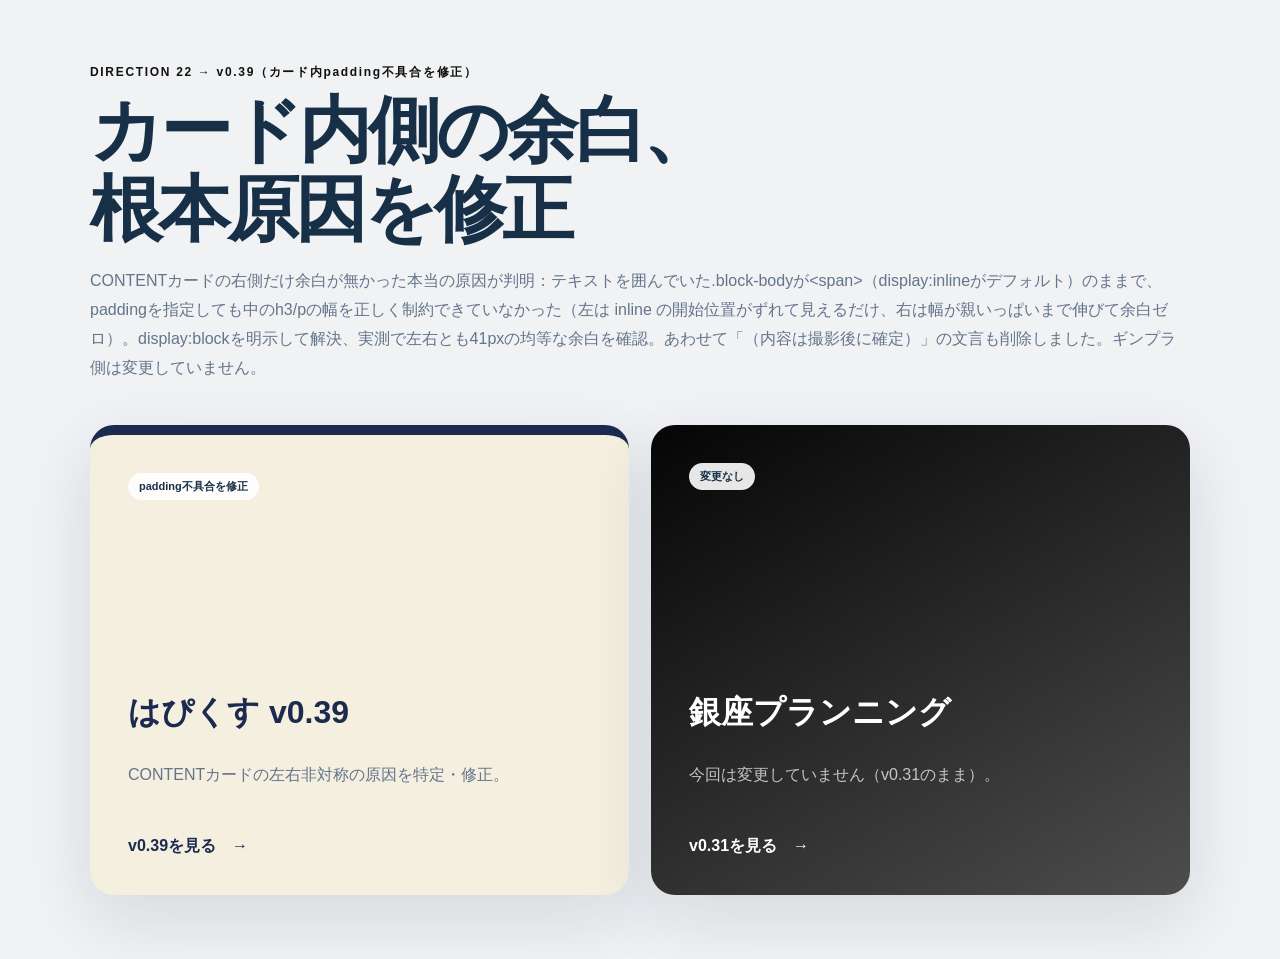
==== index.html @ fb44b1f7 "LP preview: はぴくす v0.39 / ギンプラ v0.31（社内確認用・未公開草案） Co-Authored-By: Claude Sonnet 5 <noreply@anthropic." ====
<!doctype html>
<html lang="ja">
<head>
  <meta charset="utf-8">
  <meta name="viewport" content="width=device-width,initial-scale=1">
  <meta name="robots" content="noindex,nofollow">
  <title>LP案2｜v0.39（カード内padding不具合を修正）</title>
  <style>
    *{box-sizing:border-box}body{margin:0;background:#f0f2f4;color:#173047;font-family:"Hiragino Sans","Yu Gothic",sans-serif}.wrap{width:min(1100px,calc(100% - 36px));margin:auto;padding:64px 0}.label{font-size:12px;font-weight:800;letter-spacing:.14em;color:#111}h1{font-size:clamp(38px,7vw,72px);line-height:1.1;letter-spacing:-.05em;margin:10px 0 18px}p{color:#64748b;line-height:1.8}.grid{display:grid;grid-template-columns:1fr 1fr;gap:22px;margin-top:42px}.card{display:flex;flex-direction:column;min-height:470px;padding:38px;border-radius:24px;text-decoration:none;box-shadow:0 24px 70px rgba(18,43,64,.12);transition:.2s}.card:hover{transform:translateY(-4px)}.card h2{font-size:32px;margin:auto 0 10px}.card strong{margin-top:30px}.old{color:#1b2a4e;background:#f5efe0;border-top:10px solid #1b2a4e}.mono{color:#fff;background:linear-gradient(150deg,#050505,#4d4d4d)}.mono p{color:rgba(255,255,255,.72)}.tag{display:inline-flex;align-self:flex-start;padding:6px 11px;border-radius:99px;background:rgba(255,255,255,.9);color:#173047;font-size:11px;font-weight:800}@media(max-width:720px){.grid{grid-template-columns:1fr}.card{min-height:390px}}
  </style>
</head>
<body><main class="wrap"><div class="label">DIRECTION 22 → v0.39（カード内padding不具合を修正）</div><h1>カード内側の余白、<br>根本原因を修正</h1><p>CONTENTカードの右側だけ余白が無かった本当の原因が判明：テキストを囲んでいた.block-bodyが&lt;span&gt;（display:inlineがデフォルト）のままで、paddingを指定しても中のh3/pの幅を正しく制約できていなかった（左は inline の開始位置がずれて見えるだけ、右は幅が親いっぱいまで伸びて余白ゼロ）。display:blockを明示して解決、実測で左右とも41pxの均等な余白を確認。あわせて「（内容は撮影後に確定）」の文言も削除しました。ギンプラ側は変更していません。</p><div class="grid">
  <a class="card old" href="hapix-v0.39.html"><span class="tag">padding不具合を修正</span><h2>はぴくす v0.39</h2><p>CONTENTカードの左右非対称の原因を特定・修正。</p><strong>v0.39を見る　→</strong></a>
  <a class="card mono" href="ginpla-v0.31.html"><span class="tag">変更なし</span><h2>銀座プランニング</h2><p>今回は変更していません（v0.31のまま）。</p><strong>v0.31を見る　→</strong></a>
</div></main></body>
</html>
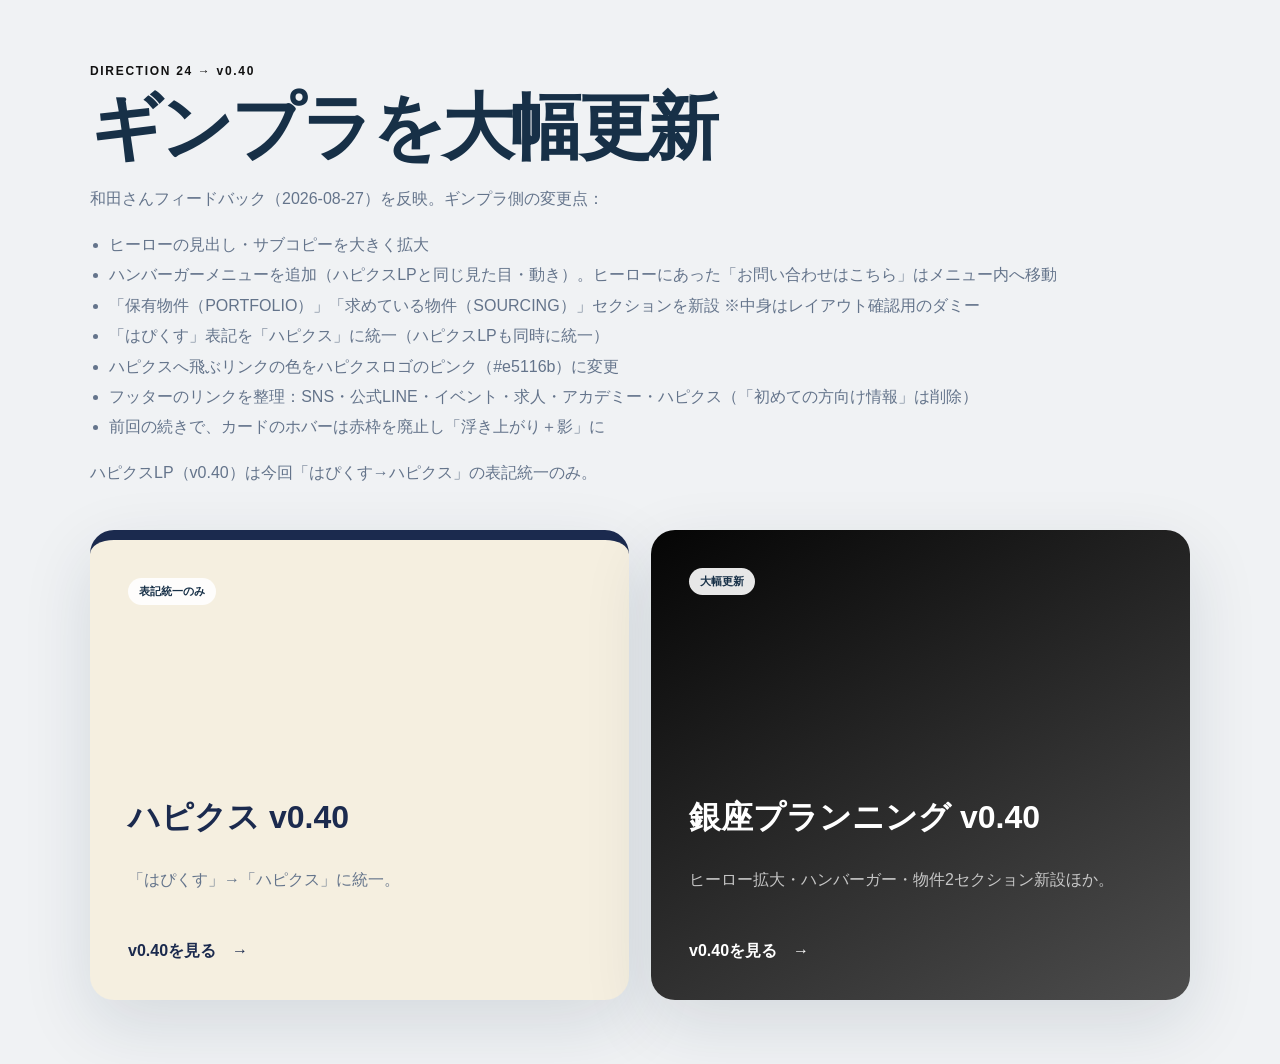
==== commit 8c9e0900: "v0.40: ギンプラ大幅更新（ヒーロー拡大・ハンバーガー・物件2セクション新設・ハピクス表記統一・フッター整理）／ハピクス表記統一。安定ファイル名(hapix.html/ginpla.html)へ移" ====
--- a/index.html
+++ b/index.html
@@ -4,13 +4,23 @@
   <meta charset="utf-8">
   <meta name="viewport" content="width=device-width,initial-scale=1">
   <meta name="robots" content="noindex,nofollow">
-  <title>LP案2｜v0.39（カード内padding不具合を修正）</title>
+  <title>LP案2｜v0.40（ギンプラ大幅更新／ハピクス表記統一）</title>
   <style>
-    *{box-sizing:border-box}body{margin:0;background:#f0f2f4;color:#173047;font-family:"Hiragino Sans","Yu Gothic",sans-serif}.wrap{width:min(1100px,calc(100% - 36px));margin:auto;padding:64px 0}.label{font-size:12px;font-weight:800;letter-spacing:.14em;color:#111}h1{font-size:clamp(38px,7vw,72px);line-height:1.1;letter-spacing:-.05em;margin:10px 0 18px}p{color:#64748b;line-height:1.8}.grid{display:grid;grid-template-columns:1fr 1fr;gap:22px;margin-top:42px}.card{display:flex;flex-direction:column;min-height:470px;padding:38px;border-radius:24px;text-decoration:none;box-shadow:0 24px 70px rgba(18,43,64,.12);transition:.2s}.card:hover{transform:translateY(-4px)}.card h2{font-size:32px;margin:auto 0 10px}.card strong{margin-top:30px}.old{color:#1b2a4e;background:#f5efe0;border-top:10px solid #1b2a4e}.mono{color:#fff;background:linear-gradient(150deg,#050505,#4d4d4d)}.mono p{color:rgba(255,255,255,.72)}.tag{display:inline-flex;align-self:flex-start;padding:6px 11px;border-radius:99px;background:rgba(255,255,255,.9);color:#173047;font-size:11px;font-weight:800}@media(max-width:720px){.grid{grid-template-columns:1fr}.card{min-height:390px}}
+    *{box-sizing:border-box}body{margin:0;background:#f0f2f4;color:#173047;font-family:"Hiragino Sans","Yu Gothic",sans-serif}.wrap{width:min(1100px,calc(100% - 36px));margin:auto;padding:64px 0}.label{font-size:12px;font-weight:800;letter-spacing:.14em;color:#111}h1{font-size:clamp(38px,7vw,72px);line-height:1.1;letter-spacing:-.05em;margin:10px 0 18px}p{color:#64748b;line-height:1.8}ul{color:#64748b;line-height:1.9;padding-left:1.2em}.grid{display:grid;grid-template-columns:1fr 1fr;gap:22px;margin-top:42px}.card{display:flex;flex-direction:column;min-height:470px;padding:38px;border-radius:24px;text-decoration:none;box-shadow:0 24px 70px rgba(18,43,64,.12);transition:.2s}.card:hover{transform:translateY(-4px)}.card h2{font-size:32px;margin:auto 0 10px}.card strong{margin-top:30px}.old{color:#1b2a4e;background:#f5efe0;border-top:10px solid #1b2a4e}.mono{color:#fff;background:linear-gradient(150deg,#050505,#4d4d4d)}.mono p{color:rgba(255,255,255,.72)}.tag{display:inline-flex;align-self:flex-start;padding:6px 11px;border-radius:99px;background:rgba(255,255,255,.9);color:#173047;font-size:11px;font-weight:800}@media(max-width:720px){.grid{grid-template-columns:1fr}.card{min-height:390px}}
   </style>
 </head>
-<body><main class="wrap"><div class="label">DIRECTION 22 → v0.39（カード内padding不具合を修正）</div><h1>カード内側の余白、<br>根本原因を修正</h1><p>CONTENTカードの右側だけ余白が無かった本当の原因が判明：テキストを囲んでいた.block-bodyが&lt;span&gt;（display:inlineがデフォルト）のままで、paddingを指定しても中のh3/pの幅を正しく制約できていなかった（左は inline の開始位置がずれて見えるだけ、右は幅が親いっぱいまで伸びて余白ゼロ）。display:blockを明示して解決、実測で左右とも41pxの均等な余白を確認。あわせて「（内容は撮影後に確定）」の文言も削除しました。ギンプラ側は変更していません。</p><div class="grid">
-  <a class="card old" href="hapix-v0.39.html"><span class="tag">padding不具合を修正</span><h2>はぴくす v0.39</h2><p>CONTENTカードの左右非対称の原因を特定・修正。</p><strong>v0.39を見る　→</strong></a>
-  <a class="card mono" href="ginpla-v0.31.html"><span class="tag">変更なし</span><h2>銀座プランニング</h2><p>今回は変更していません（v0.31のまま）。</p><strong>v0.31を見る　→</strong></a>
+<body><main class="wrap"><div class="label">DIRECTION 24 → v0.40</div><h1>ギンプラを大幅更新</h1><p>和田さんフィードバック（2026-08-27）を反映。ギンプラ側の変更点：</p>
+<ul>
+  <li>ヒーローの見出し・サブコピーを大きく拡大</li>
+  <li>ハンバーガーメニューを追加（ハピクスLPと同じ見た目・動き）。ヒーローにあった「お問い合わせはこちら」はメニュー内へ移動</li>
+  <li>「保有物件（PORTFOLIO）」「求めている物件（SOURCING）」セクションを新設 ※中身はレイアウト確認用のダミー</li>
+  <li>「はぴくす」表記を「ハピクス」に統一（ハピクスLPも同時に統一）</li>
+  <li>ハピクスへ飛ぶリンクの色をハピクスロゴのピンク（#e5116b）に変更</li>
+  <li>フッターのリンクを整理：SNS・公式LINE・イベント・求人・アカデミー・ハピクス（「初めての方向け情報」は削除）</li>
+  <li>前回の続きで、カードのホバーは赤枠を廃止し「浮き上がり＋影」に</li>
+</ul>
+<p>ハピクスLP（v0.40）は今回「はぴくす→ハピクス」の表記統一のみ。</p><div class="grid">
+  <a class="card old" href="hapix.html"><span class="tag">表記統一のみ</span><h2>ハピクス v0.40</h2><p>「はぴくす」→「ハピクス」に統一。</p><strong>v0.40を見る　→</strong></a>
+  <a class="card mono" href="ginpla.html"><span class="tag">大幅更新</span><h2>銀座プランニング v0.40</h2><p>ヒーロー拡大・ハンバーガー・物件2セクション新設ほか。</p><strong>v0.40を見る　→</strong></a>
 </div></main></body>
 </html>
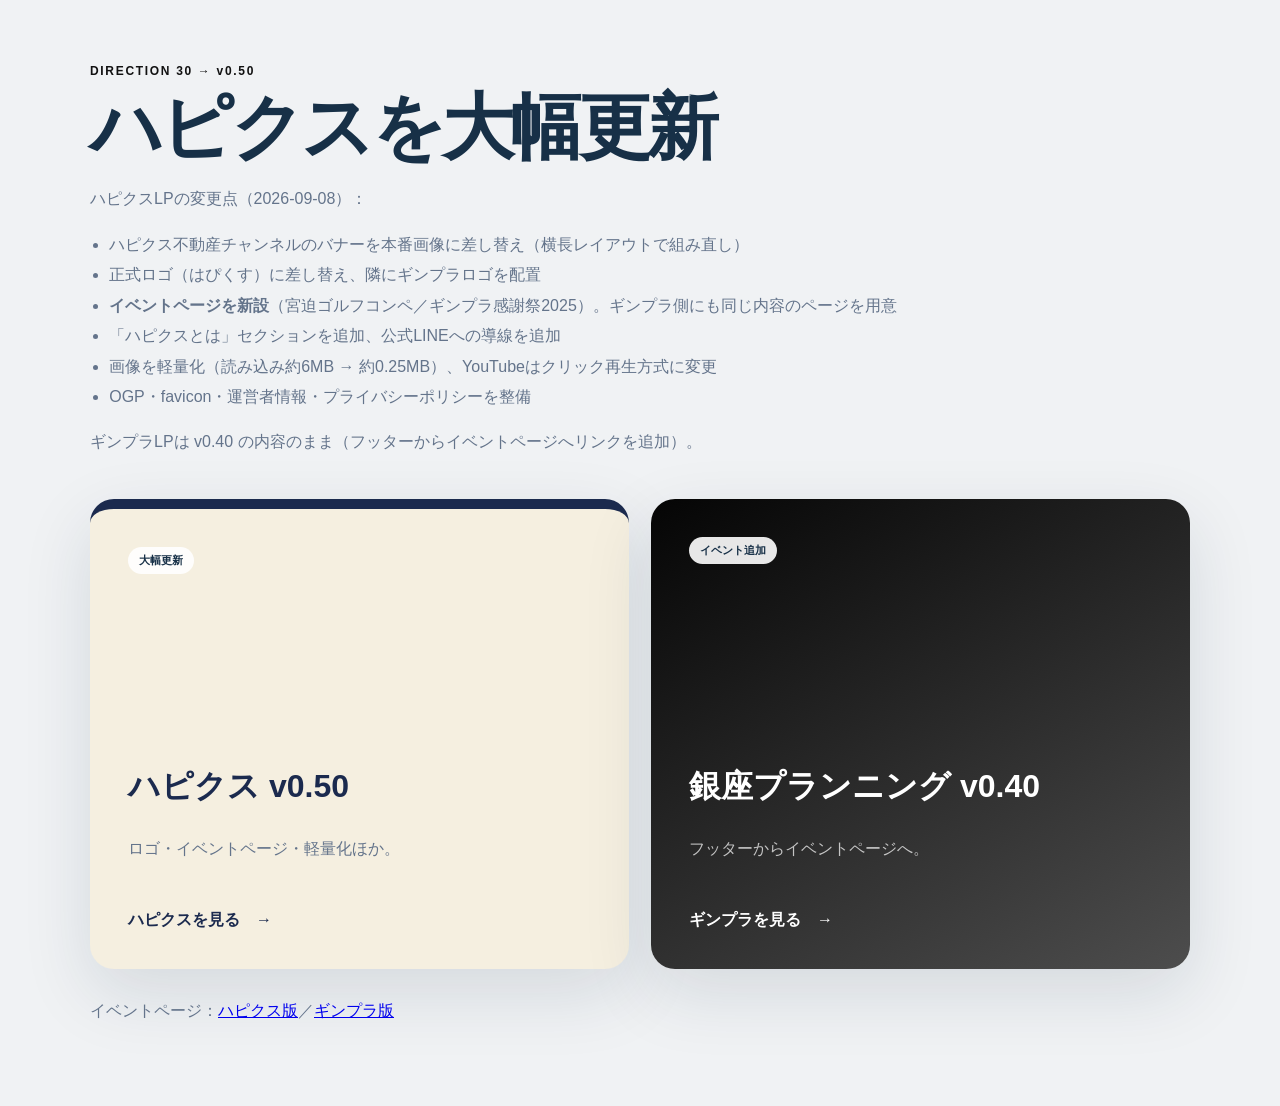
==== commit 790b272e: "v0.50: ハピクスLP大幅更新＋イベントページ新設 - チャンネルバナーを本番画像に差し替え（横長レイアウトで再構成） - 正式ロゴ（はぴくす）へ差し替え、ギンプラロゴを併記 - イベントページ新" ====
--- a/index.html
+++ b/index.html
@@ -4,23 +4,24 @@
   <meta charset="utf-8">
   <meta name="viewport" content="width=device-width,initial-scale=1">
   <meta name="robots" content="noindex,nofollow">
-  <title>LP案2｜v0.40（ギンプラ大幅更新／ハピクス表記統一）</title>
+  <title>LP確認用｜v0.50（ハピクス大幅更新／イベントページ新設）</title>
   <style>
     *{box-sizing:border-box}body{margin:0;background:#f0f2f4;color:#173047;font-family:"Hiragino Sans","Yu Gothic",sans-serif}.wrap{width:min(1100px,calc(100% - 36px));margin:auto;padding:64px 0}.label{font-size:12px;font-weight:800;letter-spacing:.14em;color:#111}h1{font-size:clamp(38px,7vw,72px);line-height:1.1;letter-spacing:-.05em;margin:10px 0 18px}p{color:#64748b;line-height:1.8}ul{color:#64748b;line-height:1.9;padding-left:1.2em}.grid{display:grid;grid-template-columns:1fr 1fr;gap:22px;margin-top:42px}.card{display:flex;flex-direction:column;min-height:470px;padding:38px;border-radius:24px;text-decoration:none;box-shadow:0 24px 70px rgba(18,43,64,.12);transition:.2s}.card:hover{transform:translateY(-4px)}.card h2{font-size:32px;margin:auto 0 10px}.card strong{margin-top:30px}.old{color:#1b2a4e;background:#f5efe0;border-top:10px solid #1b2a4e}.mono{color:#fff;background:linear-gradient(150deg,#050505,#4d4d4d)}.mono p{color:rgba(255,255,255,.72)}.tag{display:inline-flex;align-self:flex-start;padding:6px 11px;border-radius:99px;background:rgba(255,255,255,.9);color:#173047;font-size:11px;font-weight:800}@media(max-width:720px){.grid{grid-template-columns:1fr}.card{min-height:390px}}
   </style>
 </head>
-<body><main class="wrap"><div class="label">DIRECTION 24 → v0.40</div><h1>ギンプラを大幅更新</h1><p>和田さんフィードバック（2026-08-27）を反映。ギンプラ側の変更点：</p>
+<body><main class="wrap"><div class="label">DIRECTION 30 → v0.50</div><h1>ハピクスを大幅更新</h1><p>ハピクスLPの変更点（2026-09-08）：</p>
 <ul>
-  <li>ヒーローの見出し・サブコピーを大きく拡大</li>
-  <li>ハンバーガーメニューを追加（ハピクスLPと同じ見た目・動き）。ヒーローにあった「お問い合わせはこちら」はメニュー内へ移動</li>
-  <li>「保有物件（PORTFOLIO）」「求めている物件（SOURCING）」セクションを新設 ※中身はレイアウト確認用のダミー</li>
-  <li>「はぴくす」表記を「ハピクス」に統一（ハピクスLPも同時に統一）</li>
-  <li>ハピクスへ飛ぶリンクの色をハピクスロゴのピンク（#e5116b）に変更</li>
-  <li>フッターのリンクを整理：SNS・公式LINE・イベント・求人・アカデミー・ハピクス（「初めての方向け情報」は削除）</li>
-  <li>前回の続きで、カードのホバーは赤枠を廃止し「浮き上がり＋影」に</li>
+  <li>ハピクス不動産チャンネルのバナーを本番画像に差し替え（横長レイアウトで組み直し）</li>
+  <li>正式ロゴ（はぴくす）に差し替え、隣にギンプラロゴを配置</li>
+  <li><strong>イベントページを新設</strong>（宮迫ゴルフコンペ／ギンプラ感謝祭2025）。ギンプラ側にも同じ内容のページを用意</li>
+  <li>「ハピクスとは」セクションを追加、公式LINEへの導線を追加</li>
+  <li>画像を軽量化（読み込み約6MB → 約0.25MB）、YouTubeはクリック再生方式に変更</li>
+  <li>OGP・favicon・運営者情報・プライバシーポリシーを整備</li>
 </ul>
-<p>ハピクスLP（v0.40）は今回「はぴくす→ハピクス」の表記統一のみ。</p><div class="grid">
-  <a class="card old" href="hapix.html"><span class="tag">表記統一のみ</span><h2>ハピクス v0.40</h2><p>「はぴくす」→「ハピクス」に統一。</p><strong>v0.40を見る　→</strong></a>
-  <a class="card mono" href="ginpla.html"><span class="tag">大幅更新</span><h2>銀座プランニング v0.40</h2><p>ヒーロー拡大・ハンバーガー・物件2セクション新設ほか。</p><strong>v0.40を見る　→</strong></a>
-</div></main></body>
+<p>ギンプラLPは v0.40 の内容のまま（フッターからイベントページへリンクを追加）。</p><div class="grid">
+  <a class="card old" href="hapix.html"><span class="tag">大幅更新</span><h2>ハピクス v0.50</h2><p>ロゴ・イベントページ・軽量化ほか。</p><strong>ハピクスを見る　→</strong></a>
+  <a class="card mono" href="ginpla.html"><span class="tag">イベント追加</span><h2>銀座プランニング v0.40</h2><p>フッターからイベントページへ。</p><strong>ギンプラを見る　→</strong></a>
+</div>
+<p style="margin-top:28px">イベントページ：<a href="events.html">ハピクス版</a>／<a href="events-ginpla.html">ギンプラ版</a></p>
+</main></body>
 </html>
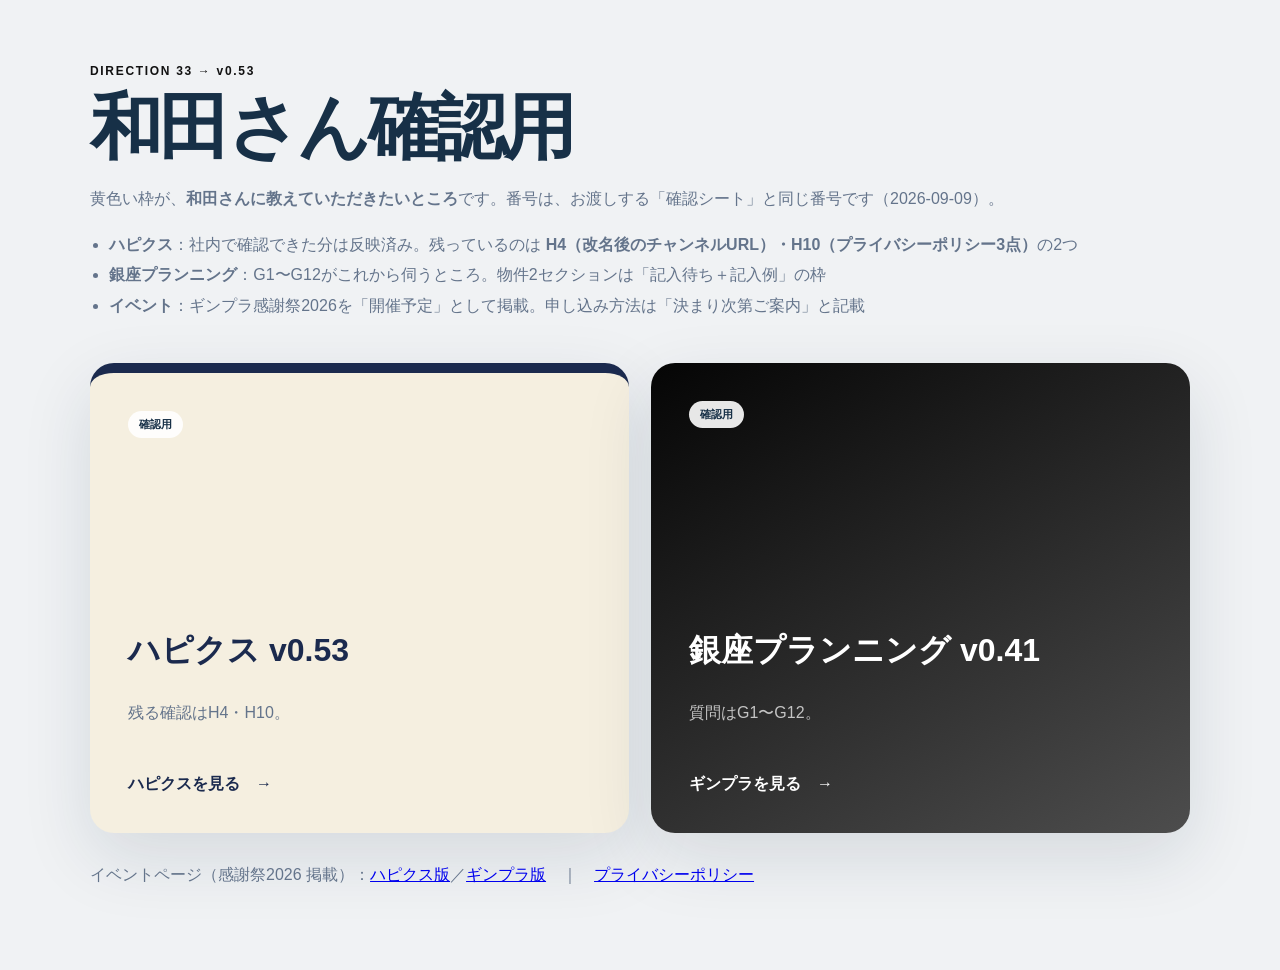
==== commit 30ff69a6: "v0.53: 和田さん確認用マーカー追加／H1-H12の回答反映／感謝祭2026を掲載／ギンプラ版イベントのメニュー不具合を修正" ====
--- a/index.html
+++ b/index.html
@@ -4,24 +4,21 @@
   <meta charset="utf-8">
   <meta name="viewport" content="width=device-width,initial-scale=1">
   <meta name="robots" content="noindex,nofollow">
-  <title>LP確認用｜v0.50（ハピクス大幅更新／イベントページ新設）</title>
+  <title>LP確認用｜v0.53（残る確認はH4・H10／感謝祭2026を掲載）</title>
   <style>
     *{box-sizing:border-box}body{margin:0;background:#f0f2f4;color:#173047;font-family:"Hiragino Sans","Yu Gothic",sans-serif}.wrap{width:min(1100px,calc(100% - 36px));margin:auto;padding:64px 0}.label{font-size:12px;font-weight:800;letter-spacing:.14em;color:#111}h1{font-size:clamp(38px,7vw,72px);line-height:1.1;letter-spacing:-.05em;margin:10px 0 18px}p{color:#64748b;line-height:1.8}ul{color:#64748b;line-height:1.9;padding-left:1.2em}.grid{display:grid;grid-template-columns:1fr 1fr;gap:22px;margin-top:42px}.card{display:flex;flex-direction:column;min-height:470px;padding:38px;border-radius:24px;text-decoration:none;box-shadow:0 24px 70px rgba(18,43,64,.12);transition:.2s}.card:hover{transform:translateY(-4px)}.card h2{font-size:32px;margin:auto 0 10px}.card strong{margin-top:30px}.old{color:#1b2a4e;background:#f5efe0;border-top:10px solid #1b2a4e}.mono{color:#fff;background:linear-gradient(150deg,#050505,#4d4d4d)}.mono p{color:rgba(255,255,255,.72)}.tag{display:inline-flex;align-self:flex-start;padding:6px 11px;border-radius:99px;background:rgba(255,255,255,.9);color:#173047;font-size:11px;font-weight:800}@media(max-width:720px){.grid{grid-template-columns:1fr}.card{min-height:390px}}
   </style>
 </head>
-<body><main class="wrap"><div class="label">DIRECTION 30 → v0.50</div><h1>ハピクスを大幅更新</h1><p>ハピクスLPの変更点（2026-09-08）：</p>
+<body><main class="wrap"><div class="label">DIRECTION 33 → v0.53</div><h1>和田さん確認用</h1><p>黄色い枠が、<strong>和田さんに教えていただきたいところ</strong>です。番号は、お渡しする「確認シート」と同じ番号です（2026-09-09）。</p>
 <ul>
-  <li>ハピクス不動産チャンネルのバナーを本番画像に差し替え（横長レイアウトで組み直し）</li>
-  <li>正式ロゴ（はぴくす）に差し替え、隣にギンプラロゴを配置</li>
-  <li><strong>イベントページを新設</strong>（宮迫ゴルフコンペ／ギンプラ感謝祭2025）。ギンプラ側にも同じ内容のページを用意</li>
-  <li>「ハピクスとは」セクションを追加、公式LINEへの導線を追加</li>
-  <li>画像を軽量化（読み込み約6MB → 約0.25MB）、YouTubeはクリック再生方式に変更</li>
-  <li>OGP・favicon・運営者情報・プライバシーポリシーを整備</li>
+  <li><strong>ハピクス</strong>：社内で確認できた分は反映済み。残っているのは <strong>H4（改名後のチャンネルURL）・H10（プライバシーポリシー3点）</strong>の2つ</li>
+  <li><strong>銀座プランニング</strong>：G1〜G12がこれから伺うところ。物件2セクションは「記入待ち＋記入例」の枠</li>
+  <li><strong>イベント</strong>：ギンプラ感謝祭2026を「開催予定」として掲載。申し込み方法は「決まり次第ご案内」と記載</li>
 </ul>
-<p>ギンプラLPは v0.40 の内容のまま（フッターからイベントページへリンクを追加）。</p><div class="grid">
-  <a class="card old" href="hapix.html"><span class="tag">大幅更新</span><h2>ハピクス v0.50</h2><p>ロゴ・イベントページ・軽量化ほか。</p><strong>ハピクスを見る　→</strong></a>
-  <a class="card mono" href="ginpla.html"><span class="tag">イベント追加</span><h2>銀座プランニング v0.40</h2><p>フッターからイベントページへ。</p><strong>ギンプラを見る　→</strong></a>
+<div class="grid">
+  <a class="card old" href="hapix.html"><span class="tag">確認用</span><h2>ハピクス v0.53</h2><p>残る確認はH4・H10。</p><strong>ハピクスを見る　→</strong></a>
+  <a class="card mono" href="ginpla.html"><span class="tag">確認用</span><h2>銀座プランニング v0.41</h2><p>質問はG1〜G12。</p><strong>ギンプラを見る　→</strong></a>
 </div>
-<p style="margin-top:28px">イベントページ：<a href="events.html">ハピクス版</a>／<a href="events-ginpla.html">ギンプラ版</a></p>
+<p style="margin-top:28px">イベントページ（感謝祭2026 掲載）：<a href="events.html">ハピクス版</a>／<a href="events-ginpla.html">ギンプラ版</a>　｜　<a href="privacy.html">プライバシーポリシー</a></p>
 </main></body>
 </html>
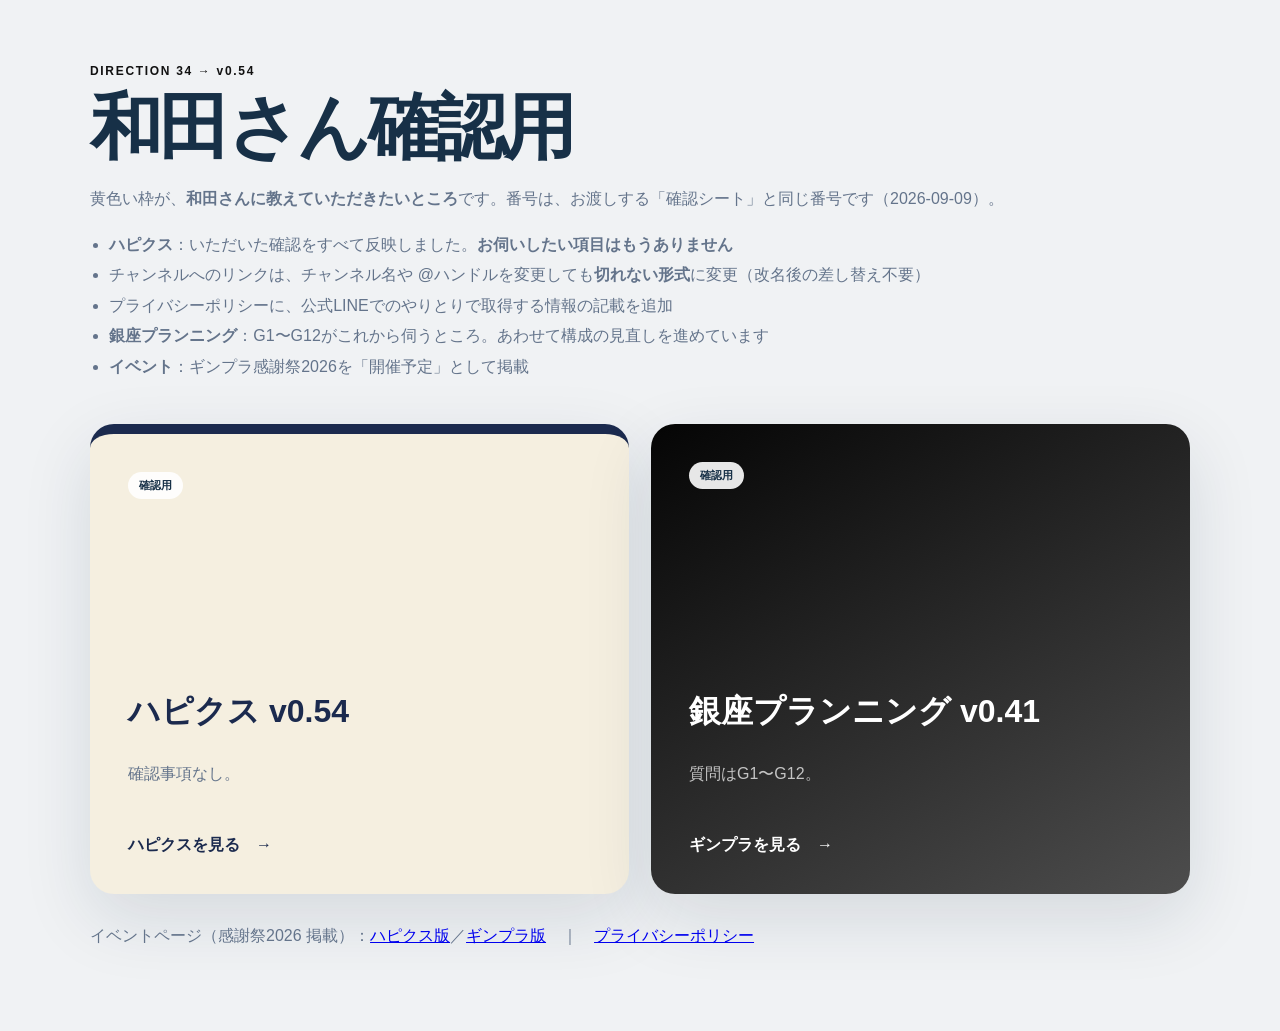
==== commit 3610efa7: "v0.54: チャンネルリンクをID形式へ／プライバシーポリシーに公式LINEの記載を追加／ハピクスの確認事項をゼロに" ====
--- a/index.html
+++ b/index.html
@@ -4,19 +4,21 @@
   <meta charset="utf-8">
   <meta name="viewport" content="width=device-width,initial-scale=1">
   <meta name="robots" content="noindex,nofollow">
-  <title>LP確認用｜v0.53（残る確認はH4・H10／感謝祭2026を掲載）</title>
+  <title>LP確認用｜v0.54（ハピクスは確認事項なし）</title>
   <style>
     *{box-sizing:border-box}body{margin:0;background:#f0f2f4;color:#173047;font-family:"Hiragino Sans","Yu Gothic",sans-serif}.wrap{width:min(1100px,calc(100% - 36px));margin:auto;padding:64px 0}.label{font-size:12px;font-weight:800;letter-spacing:.14em;color:#111}h1{font-size:clamp(38px,7vw,72px);line-height:1.1;letter-spacing:-.05em;margin:10px 0 18px}p{color:#64748b;line-height:1.8}ul{color:#64748b;line-height:1.9;padding-left:1.2em}.grid{display:grid;grid-template-columns:1fr 1fr;gap:22px;margin-top:42px}.card{display:flex;flex-direction:column;min-height:470px;padding:38px;border-radius:24px;text-decoration:none;box-shadow:0 24px 70px rgba(18,43,64,.12);transition:.2s}.card:hover{transform:translateY(-4px)}.card h2{font-size:32px;margin:auto 0 10px}.card strong{margin-top:30px}.old{color:#1b2a4e;background:#f5efe0;border-top:10px solid #1b2a4e}.mono{color:#fff;background:linear-gradient(150deg,#050505,#4d4d4d)}.mono p{color:rgba(255,255,255,.72)}.tag{display:inline-flex;align-self:flex-start;padding:6px 11px;border-radius:99px;background:rgba(255,255,255,.9);color:#173047;font-size:11px;font-weight:800}@media(max-width:720px){.grid{grid-template-columns:1fr}.card{min-height:390px}}
   </style>
 </head>
-<body><main class="wrap"><div class="label">DIRECTION 33 → v0.53</div><h1>和田さん確認用</h1><p>黄色い枠が、<strong>和田さんに教えていただきたいところ</strong>です。番号は、お渡しする「確認シート」と同じ番号です（2026-09-09）。</p>
+<body><main class="wrap"><div class="label">DIRECTION 34 → v0.54</div><h1>和田さん確認用</h1><p>黄色い枠が、<strong>和田さんに教えていただきたいところ</strong>です。番号は、お渡しする「確認シート」と同じ番号です（2026-09-09）。</p>
 <ul>
-  <li><strong>ハピクス</strong>：社内で確認できた分は反映済み。残っているのは <strong>H4（改名後のチャンネルURL）・H10（プライバシーポリシー3点）</strong>の2つ</li>
-  <li><strong>銀座プランニング</strong>：G1〜G12がこれから伺うところ。物件2セクションは「記入待ち＋記入例」の枠</li>
-  <li><strong>イベント</strong>：ギンプラ感謝祭2026を「開催予定」として掲載。申し込み方法は「決まり次第ご案内」と記載</li>
+  <li><strong>ハピクス</strong>：いただいた確認をすべて反映しました。<strong>お伺いしたい項目はもうありません</strong></li>
+  <li>チャンネルへのリンクは、チャンネル名や @ハンドルを変更しても<strong>切れない形式</strong>に変更（改名後の差し替え不要）</li>
+  <li>プライバシーポリシーに、公式LINEでのやりとりで取得する情報の記載を追加</li>
+  <li><strong>銀座プランニング</strong>：G1〜G12がこれから伺うところ。あわせて構成の見直しを進めています</li>
+  <li><strong>イベント</strong>：ギンプラ感謝祭2026を「開催予定」として掲載</li>
 </ul>
 <div class="grid">
-  <a class="card old" href="hapix.html"><span class="tag">確認用</span><h2>ハピクス v0.53</h2><p>残る確認はH4・H10。</p><strong>ハピクスを見る　→</strong></a>
+  <a class="card old" href="hapix.html"><span class="tag">確認用</span><h2>ハピクス v0.54</h2><p>確認事項なし。</p><strong>ハピクスを見る　→</strong></a>
   <a class="card mono" href="ginpla.html"><span class="tag">確認用</span><h2>銀座プランニング v0.41</h2><p>質問はG1〜G12。</p><strong>ギンプラを見る　→</strong></a>
 </div>
 <p style="margin-top:28px">イベントページ（感謝祭2026 掲載）：<a href="events.html">ハピクス版</a>／<a href="events-ginpla.html">ギンプラ版</a>　｜　<a href="privacy.html">プライバシーポリシー</a></p>
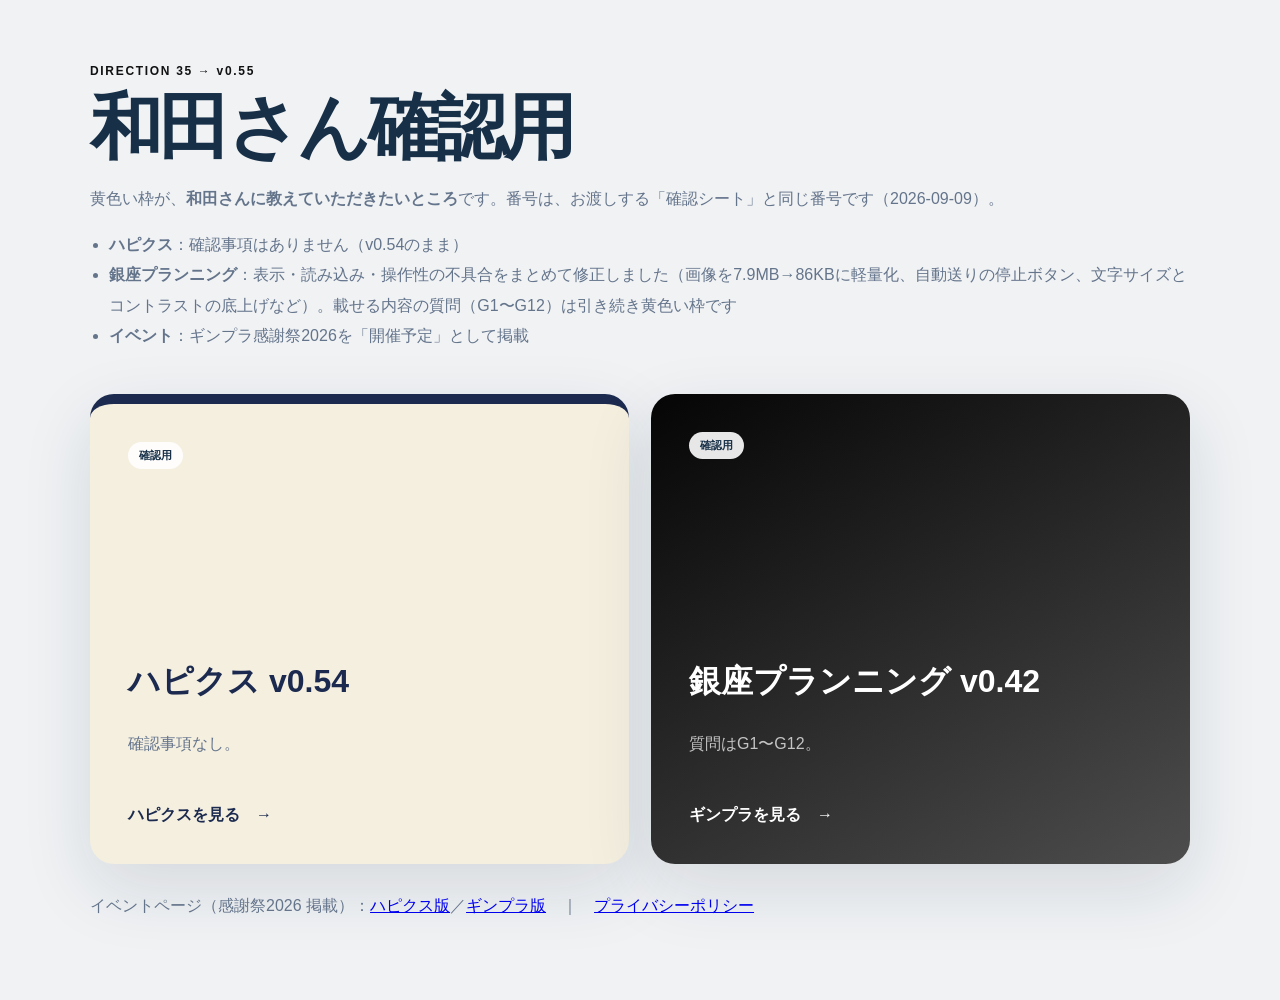
==== commit 75fb7c44: "v0.55: ギンプラLPの実装品質を改善（noscriptフォールバック／画像7.9MB→86KB／自動送り停止／コントラスト・タップ領域／社内メモ撤去）" ====
--- a/index.html
+++ b/index.html
@@ -4,22 +4,20 @@
   <meta charset="utf-8">
   <meta name="viewport" content="width=device-width,initial-scale=1">
   <meta name="robots" content="noindex,nofollow">
-  <title>LP確認用｜v0.54（ハピクスは確認事項なし）</title>
+  <title>LP確認用｜v0.55（ギンプラの実装品質を改善）</title>
   <style>
     *{box-sizing:border-box}body{margin:0;background:#f0f2f4;color:#173047;font-family:"Hiragino Sans","Yu Gothic",sans-serif}.wrap{width:min(1100px,calc(100% - 36px));margin:auto;padding:64px 0}.label{font-size:12px;font-weight:800;letter-spacing:.14em;color:#111}h1{font-size:clamp(38px,7vw,72px);line-height:1.1;letter-spacing:-.05em;margin:10px 0 18px}p{color:#64748b;line-height:1.8}ul{color:#64748b;line-height:1.9;padding-left:1.2em}.grid{display:grid;grid-template-columns:1fr 1fr;gap:22px;margin-top:42px}.card{display:flex;flex-direction:column;min-height:470px;padding:38px;border-radius:24px;text-decoration:none;box-shadow:0 24px 70px rgba(18,43,64,.12);transition:.2s}.card:hover{transform:translateY(-4px)}.card h2{font-size:32px;margin:auto 0 10px}.card strong{margin-top:30px}.old{color:#1b2a4e;background:#f5efe0;border-top:10px solid #1b2a4e}.mono{color:#fff;background:linear-gradient(150deg,#050505,#4d4d4d)}.mono p{color:rgba(255,255,255,.72)}.tag{display:inline-flex;align-self:flex-start;padding:6px 11px;border-radius:99px;background:rgba(255,255,255,.9);color:#173047;font-size:11px;font-weight:800}@media(max-width:720px){.grid{grid-template-columns:1fr}.card{min-height:390px}}
   </style>
 </head>
-<body><main class="wrap"><div class="label">DIRECTION 34 → v0.54</div><h1>和田さん確認用</h1><p>黄色い枠が、<strong>和田さんに教えていただきたいところ</strong>です。番号は、お渡しする「確認シート」と同じ番号です（2026-09-09）。</p>
+<body><main class="wrap"><div class="label">DIRECTION 35 → v0.55</div><h1>和田さん確認用</h1><p>黄色い枠が、<strong>和田さんに教えていただきたいところ</strong>です。番号は、お渡しする「確認シート」と同じ番号です（2026-09-09）。</p>
 <ul>
-  <li><strong>ハピクス</strong>：いただいた確認をすべて反映しました。<strong>お伺いしたい項目はもうありません</strong></li>
-  <li>チャンネルへのリンクは、チャンネル名や @ハンドルを変更しても<strong>切れない形式</strong>に変更（改名後の差し替え不要）</li>
-  <li>プライバシーポリシーに、公式LINEでのやりとりで取得する情報の記載を追加</li>
-  <li><strong>銀座プランニング</strong>：G1〜G12がこれから伺うところ。あわせて構成の見直しを進めています</li>
+  <li><strong>ハピクス</strong>：確認事項はありません（v0.54のまま）</li>
+  <li><strong>銀座プランニング</strong>：表示・読み込み・操作性の不具合をまとめて修正しました（画像を7.9MB→86KBに軽量化、自動送りの停止ボタン、文字サイズとコントラストの底上げなど）。載せる内容の質問（G1〜G12）は引き続き黄色い枠です</li>
   <li><strong>イベント</strong>：ギンプラ感謝祭2026を「開催予定」として掲載</li>
 </ul>
 <div class="grid">
   <a class="card old" href="hapix.html"><span class="tag">確認用</span><h2>ハピクス v0.54</h2><p>確認事項なし。</p><strong>ハピクスを見る　→</strong></a>
-  <a class="card mono" href="ginpla.html"><span class="tag">確認用</span><h2>銀座プランニング v0.41</h2><p>質問はG1〜G12。</p><strong>ギンプラを見る　→</strong></a>
+  <a class="card mono" href="ginpla.html"><span class="tag">確認用</span><h2>銀座プランニング v0.42</h2><p>質問はG1〜G12。</p><strong>ギンプラを見る　→</strong></a>
 </div>
 <p style="margin-top:28px">イベントページ（感謝祭2026 掲載）：<a href="events.html">ハピクス版</a>／<a href="events-ginpla.html">ギンプラ版</a>　｜　<a href="privacy.html">プライバシーポリシー</a></p>
 </main></body>
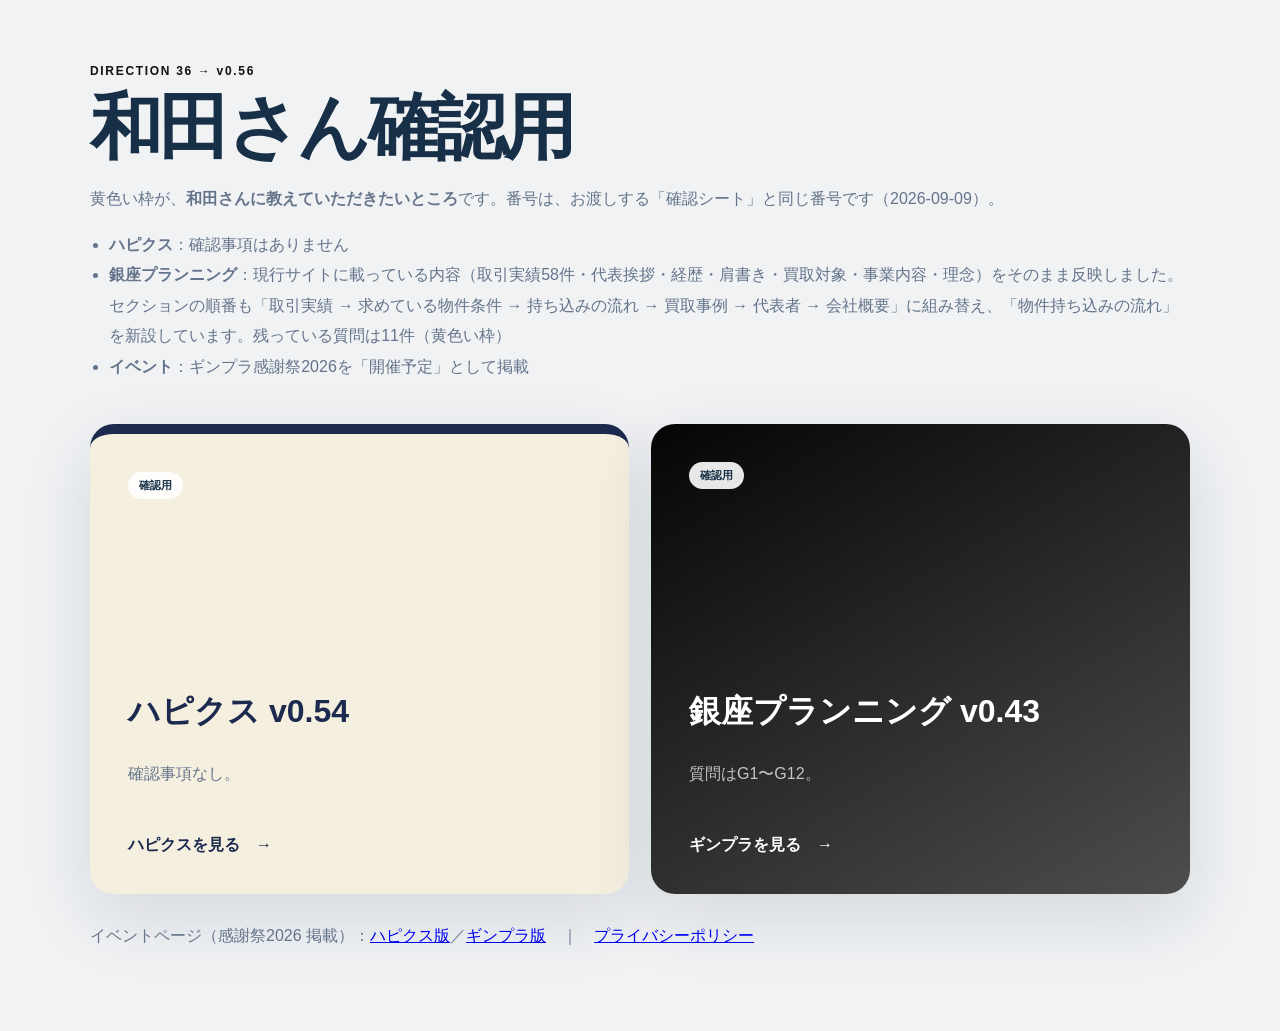
==== commit c360d73f: "v0.56: ギンプラLPの構成を持ち込み獲得の順へ／現行サイトの掲載情報を反映（取引実績58件・代表挨拶・経歴・買取対象）／持ち込みの流れを新設／画像8.2MB→226KB" ====
--- a/index.html
+++ b/index.html
@@ -4,20 +4,20 @@
   <meta charset="utf-8">
   <meta name="viewport" content="width=device-width,initial-scale=1">
   <meta name="robots" content="noindex,nofollow">
-  <title>LP確認用｜v0.55（ギンプラの実装品質を改善）</title>
+  <title>LP確認用｜v0.56（ギンプラを大幅更新）</title>
   <style>
     *{box-sizing:border-box}body{margin:0;background:#f0f2f4;color:#173047;font-family:"Hiragino Sans","Yu Gothic",sans-serif}.wrap{width:min(1100px,calc(100% - 36px));margin:auto;padding:64px 0}.label{font-size:12px;font-weight:800;letter-spacing:.14em;color:#111}h1{font-size:clamp(38px,7vw,72px);line-height:1.1;letter-spacing:-.05em;margin:10px 0 18px}p{color:#64748b;line-height:1.8}ul{color:#64748b;line-height:1.9;padding-left:1.2em}.grid{display:grid;grid-template-columns:1fr 1fr;gap:22px;margin-top:42px}.card{display:flex;flex-direction:column;min-height:470px;padding:38px;border-radius:24px;text-decoration:none;box-shadow:0 24px 70px rgba(18,43,64,.12);transition:.2s}.card:hover{transform:translateY(-4px)}.card h2{font-size:32px;margin:auto 0 10px}.card strong{margin-top:30px}.old{color:#1b2a4e;background:#f5efe0;border-top:10px solid #1b2a4e}.mono{color:#fff;background:linear-gradient(150deg,#050505,#4d4d4d)}.mono p{color:rgba(255,255,255,.72)}.tag{display:inline-flex;align-self:flex-start;padding:6px 11px;border-radius:99px;background:rgba(255,255,255,.9);color:#173047;font-size:11px;font-weight:800}@media(max-width:720px){.grid{grid-template-columns:1fr}.card{min-height:390px}}
   </style>
 </head>
-<body><main class="wrap"><div class="label">DIRECTION 35 → v0.55</div><h1>和田さん確認用</h1><p>黄色い枠が、<strong>和田さんに教えていただきたいところ</strong>です。番号は、お渡しする「確認シート」と同じ番号です（2026-09-09）。</p>
+<body><main class="wrap"><div class="label">DIRECTION 36 → v0.56</div><h1>和田さん確認用</h1><p>黄色い枠が、<strong>和田さんに教えていただきたいところ</strong>です。番号は、お渡しする「確認シート」と同じ番号です（2026-09-09）。</p>
 <ul>
-  <li><strong>ハピクス</strong>：確認事項はありません（v0.54のまま）</li>
-  <li><strong>銀座プランニング</strong>：表示・読み込み・操作性の不具合をまとめて修正しました（画像を7.9MB→86KBに軽量化、自動送りの停止ボタン、文字サイズとコントラストの底上げなど）。載せる内容の質問（G1〜G12）は引き続き黄色い枠です</li>
+  <li><strong>ハピクス</strong>：確認事項はありません</li>
+  <li><strong>銀座プランニング</strong>：現行サイトに載っている内容（取引実績58件・代表挨拶・経歴・肩書き・買取対象・事業内容・理念）をそのまま反映しました。セクションの順番も「取引実績 → 求めている物件条件 → 持ち込みの流れ → 買取事例 → 代表者 → 会社概要」に組み替え、「物件持ち込みの流れ」を新設しています。残っている質問は11件（黄色い枠）</li>
   <li><strong>イベント</strong>：ギンプラ感謝祭2026を「開催予定」として掲載</li>
 </ul>
 <div class="grid">
   <a class="card old" href="hapix.html"><span class="tag">確認用</span><h2>ハピクス v0.54</h2><p>確認事項なし。</p><strong>ハピクスを見る　→</strong></a>
-  <a class="card mono" href="ginpla.html"><span class="tag">確認用</span><h2>銀座プランニング v0.42</h2><p>質問はG1〜G12。</p><strong>ギンプラを見る　→</strong></a>
+  <a class="card mono" href="ginpla.html"><span class="tag">確認用</span><h2>銀座プランニング v0.43</h2><p>質問はG1〜G12。</p><strong>ギンプラを見る　→</strong></a>
 </div>
 <p style="margin-top:28px">イベントページ（感謝祭2026 掲載）：<a href="events.html">ハピクス版</a>／<a href="events-ginpla.html">ギンプラ版</a>　｜　<a href="privacy.html">プライバシーポリシー</a></p>
 </main></body>
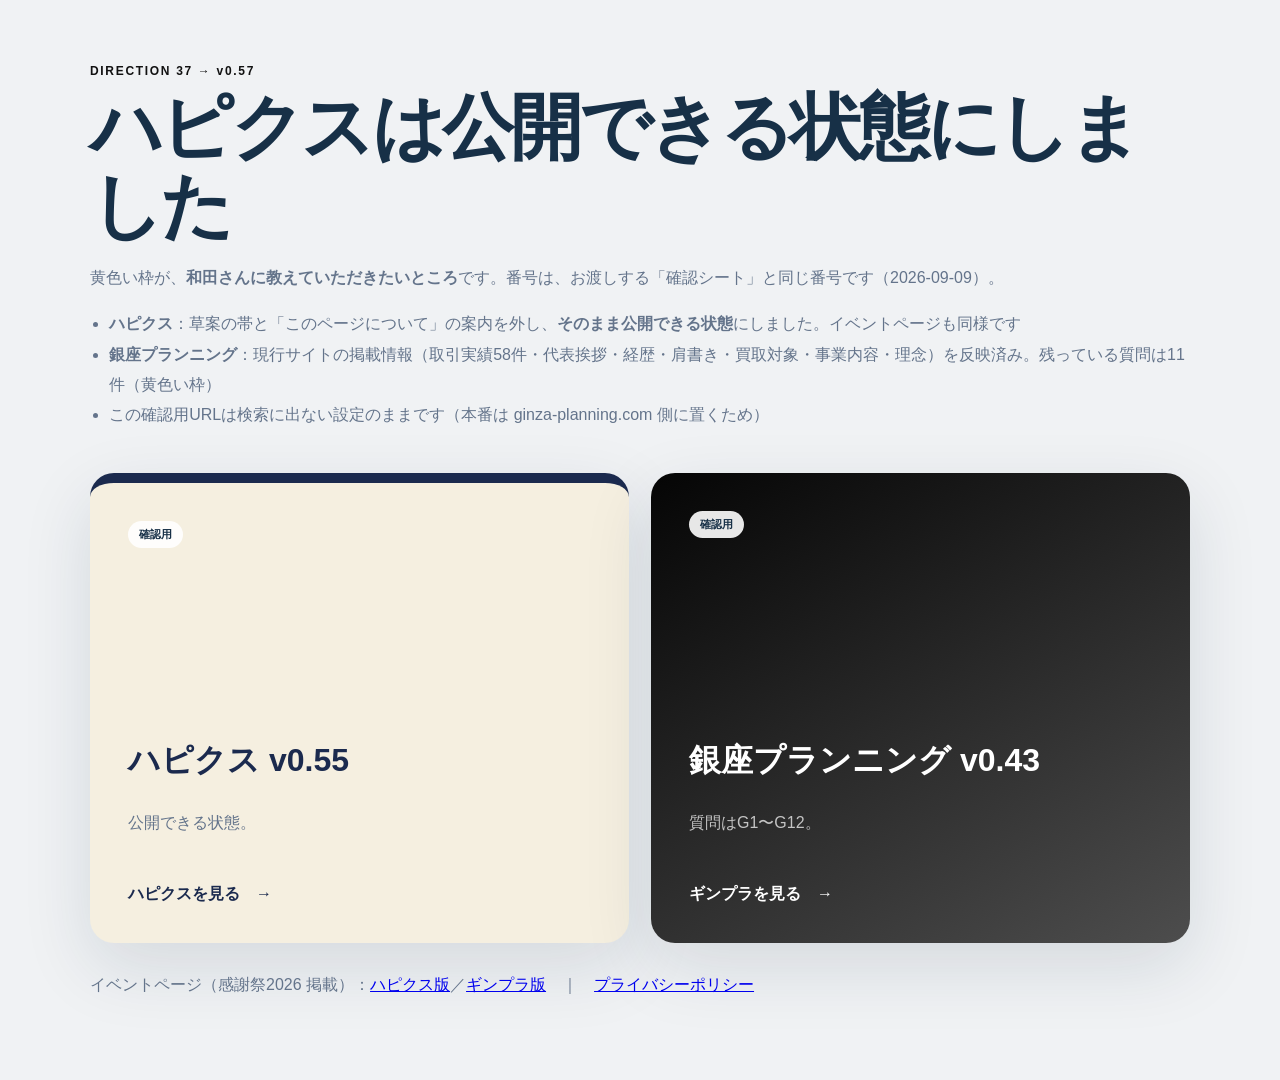
==== commit 9ab335fb: "v0.57: ハピクスLP・イベントページから草案表示と確認用の案内を撤去（そのまま公開できる状態に）" ====
--- a/index.html
+++ b/index.html
@@ -4,19 +4,19 @@
   <meta charset="utf-8">
   <meta name="viewport" content="width=device-width,initial-scale=1">
   <meta name="robots" content="noindex,nofollow">
-  <title>LP確認用｜v0.56（ギンプラを大幅更新）</title>
+  <title>LP確認用｜v0.57（ハピクスは公開できる状態に）</title>
   <style>
     *{box-sizing:border-box}body{margin:0;background:#f0f2f4;color:#173047;font-family:"Hiragino Sans","Yu Gothic",sans-serif}.wrap{width:min(1100px,calc(100% - 36px));margin:auto;padding:64px 0}.label{font-size:12px;font-weight:800;letter-spacing:.14em;color:#111}h1{font-size:clamp(38px,7vw,72px);line-height:1.1;letter-spacing:-.05em;margin:10px 0 18px}p{color:#64748b;line-height:1.8}ul{color:#64748b;line-height:1.9;padding-left:1.2em}.grid{display:grid;grid-template-columns:1fr 1fr;gap:22px;margin-top:42px}.card{display:flex;flex-direction:column;min-height:470px;padding:38px;border-radius:24px;text-decoration:none;box-shadow:0 24px 70px rgba(18,43,64,.12);transition:.2s}.card:hover{transform:translateY(-4px)}.card h2{font-size:32px;margin:auto 0 10px}.card strong{margin-top:30px}.old{color:#1b2a4e;background:#f5efe0;border-top:10px solid #1b2a4e}.mono{color:#fff;background:linear-gradient(150deg,#050505,#4d4d4d)}.mono p{color:rgba(255,255,255,.72)}.tag{display:inline-flex;align-self:flex-start;padding:6px 11px;border-radius:99px;background:rgba(255,255,255,.9);color:#173047;font-size:11px;font-weight:800}@media(max-width:720px){.grid{grid-template-columns:1fr}.card{min-height:390px}}
   </style>
 </head>
-<body><main class="wrap"><div class="label">DIRECTION 36 → v0.56</div><h1>和田さん確認用</h1><p>黄色い枠が、<strong>和田さんに教えていただきたいところ</strong>です。番号は、お渡しする「確認シート」と同じ番号です（2026-09-09）。</p>
+<body><main class="wrap"><div class="label">DIRECTION 37 → v0.57</div><h1>ハピクスは公開できる状態にしました</h1><p>黄色い枠が、<strong>和田さんに教えていただきたいところ</strong>です。番号は、お渡しする「確認シート」と同じ番号です（2026-09-09）。</p>
 <ul>
-  <li><strong>ハピクス</strong>：確認事項はありません</li>
-  <li><strong>銀座プランニング</strong>：現行サイトに載っている内容（取引実績58件・代表挨拶・経歴・肩書き・買取対象・事業内容・理念）をそのまま反映しました。セクションの順番も「取引実績 → 求めている物件条件 → 持ち込みの流れ → 買取事例 → 代表者 → 会社概要」に組み替え、「物件持ち込みの流れ」を新設しています。残っている質問は11件（黄色い枠）</li>
-  <li><strong>イベント</strong>：ギンプラ感謝祭2026を「開催予定」として掲載</li>
+  <li><strong>ハピクス</strong>：草案の帯と「このページについて」の案内を外し、<strong>そのまま公開できる状態</strong>にしました。イベントページも同様です</li>
+  <li><strong>銀座プランニング</strong>：現行サイトの掲載情報（取引実績58件・代表挨拶・経歴・肩書き・買取対象・事業内容・理念）を反映済み。残っている質問は11件（黄色い枠）</li>
+  <li>この確認用URLは検索に出ない設定のままです（本番は ginza-planning.com 側に置くため）</li>
 </ul>
 <div class="grid">
-  <a class="card old" href="hapix.html"><span class="tag">確認用</span><h2>ハピクス v0.54</h2><p>確認事項なし。</p><strong>ハピクスを見る　→</strong></a>
+  <a class="card old" href="hapix.html"><span class="tag">確認用</span><h2>ハピクス v0.55</h2><p>公開できる状態。</p><strong>ハピクスを見る　→</strong></a>
   <a class="card mono" href="ginpla.html"><span class="tag">確認用</span><h2>銀座プランニング v0.43</h2><p>質問はG1〜G12。</p><strong>ギンプラを見る　→</strong></a>
 </div>
 <p style="margin-top:28px">イベントページ（感謝祭2026 掲載）：<a href="events.html">ハピクス版</a>／<a href="events-ginpla.html">ギンプラ版</a>　｜　<a href="privacy.html">プライバシーポリシー</a></p>
